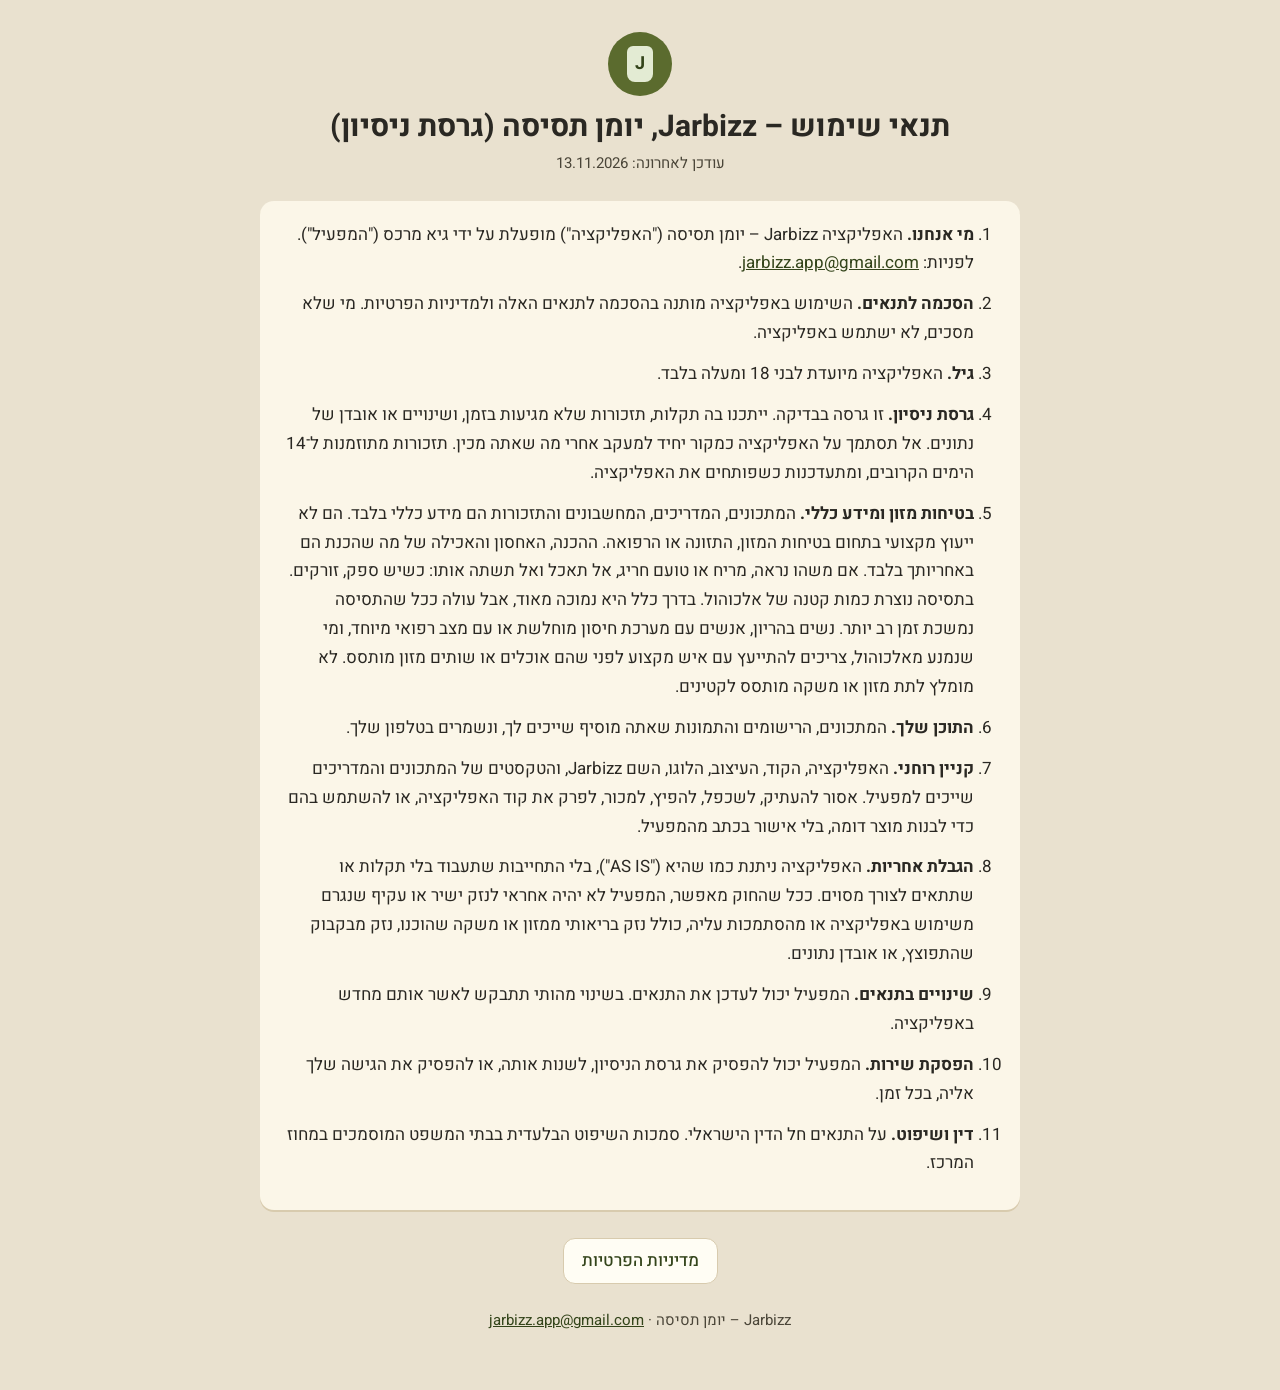
==== terms.html @ 43392b6b "Add files via upload" ====
<!doctype html>
<html lang="he" dir="rtl">
<head>
<meta charset="utf-8">
<meta name="viewport" content="width=device-width, initial-scale=1">
<title>תנאי שימוש – Jarbizz, יומן תסיסה</title>
<link rel="preconnect" href="https://fonts.googleapis.com">
<link href="https://fonts.googleapis.com/css2?family=Heebo:wght@400;500;700&amp;display=swap" rel="stylesheet">
<link rel="stylesheet" href="style.css">
</head>
<body>
<main>
<header>
  <div class="logo" aria-hidden="true"><span>J</span></div>
  <h1>תנאי שימוש – Jarbizz, יומן תסיסה (גרסת ניסיון)</h1>
  <p class="updated">עודכן לאחרונה: 13.11.2026</p>
</header>

<div class="card">
<ol>
  <li><strong>מי אנחנו.</strong> האפליקציה Jarbizz – יומן תסיסה ("האפליקציה") מופעלת על ידי גיא מרכס ("המפעיל"). לפניות: <a href="mailto:jarbizz.app@gmail.com" dir="ltr">jarbizz.app@gmail.com</a>.</li>
  <li><strong>הסכמה לתנאים.</strong> השימוש באפליקציה מותנה בהסכמה לתנאים האלה ולמדיניות הפרטיות. מי שלא מסכים, לא ישתמש באפליקציה.</li>
  <li><strong>גיל.</strong> האפליקציה מיועדת לבני 18 ומעלה בלבד.</li>
  <li><strong>גרסת ניסיון.</strong> זו גרסה בבדיקה. ייתכנו בה תקלות, תזכורות שלא מגיעות בזמן, ושינויים או אובדן של נתונים. אל תסתמך על האפליקציה כמקור יחיד למעקב אחרי מה שאתה מכין. תזכורות מתוזמנות ל־14 הימים הקרובים, ומתעדכנות כשפותחים את האפליקציה.</li>
  <li><strong>בטיחות מזון ומידע כללי.</strong> המתכונים, המדריכים, המחשבונים והתזכורות הם מידע כללי בלבד. הם לא ייעוץ מקצועי בתחום בטיחות המזון, התזונה או הרפואה. ההכנה, האחסון והאכילה של מה שהכנת הם באחריותך בלבד. אם משהו נראה, מריח או טועם חריג, אל תאכל ואל תשתה אותו: כשיש ספק, זורקים. בתסיסה נוצרת כמות קטנה של אלכוהול. בדרך כלל היא נמוכה מאוד, אבל עולה ככל שהתסיסה נמשכת זמן רב יותר. נשים בהריון, אנשים עם מערכת חיסון מוחלשת או עם מצב רפואי מיוחד, ומי שנמנע מאלכוהול, צריכים להתייעץ עם איש מקצוע לפני שהם אוכלים או שותים מזון מותסס. לא מומלץ לתת מזון או משקה מותסס לקטינים.</li>
  <li><strong>התוכן שלך.</strong> המתכונים, הרישומים והתמונות שאתה מוסיף שייכים לך, ונשמרים בטלפון שלך.</li>
  <li><strong>קניין רוחני.</strong> האפליקציה, הקוד, העיצוב, הלוגו, השם Jarbizz, והטקסטים של המתכונים והמדריכים שייכים למפעיל. אסור להעתיק, לשכפל, להפיץ, למכור, לפרק את קוד האפליקציה, או להשתמש בהם כדי לבנות מוצר דומה, בלי אישור בכתב מהמפעיל.</li>
  <li><strong>הגבלת אחריות.</strong> האפליקציה ניתנת כמו שהיא ("AS IS"), בלי התחייבות שתעבוד בלי תקלות או שתתאים לצורך מסוים. ככל שהחוק מאפשר, המפעיל לא יהיה אחראי לנזק ישיר או עקיף שנגרם משימוש באפליקציה או מהסתמכות עליה, כולל נזק בריאותי ממזון או משקה שהוכנו, נזק מבקבוק שהתפוצץ, או אובדן נתונים.</li>
  <li><strong>שינויים בתנאים.</strong> המפעיל יכול לעדכן את התנאים. בשינוי מהותי תתבקש לאשר אותם מחדש באפליקציה.</li>
  <li><strong>הפסקת שירות.</strong> המפעיל יכול להפסיק את גרסת הניסיון, לשנות אותה, או להפסיק את הגישה שלך אליה, בכל זמן.</li>
  <li><strong>דין ושיפוט.</strong> על התנאים חל הדין הישראלי. סמכות השיפוט הבלעדית בבתי המשפט המוסמכים במחוז המרכז.</li>
</ol>
</div>

<nav><a href="privacy.html">מדיניות הפרטיות</a></nav>
<footer>Jarbizz – יומן תסיסה · <a href="mailto:jarbizz.app@gmail.com" dir="ltr">jarbizz.app@gmail.com</a></footer>
</main>
</body>
</html>
---- style.css ----
body {
  margin: 0; background: #E9E1CF; color: #2A2823;
  font-family: 'Heebo', Arial, sans-serif; font-size: 17px; line-height: 1.7;
}
main { max-width: 760px; margin: 0 auto; padding: 32px 20px 56px; }
header { text-align: center; margin-bottom: 24px; }
.logo {
  width: 64px; height: 64px; border-radius: 999px; background: #5B6B2E;
  display: inline-flex; align-items: center; justify-content: center;
}
.logo span {
  width: 26px; height: 36px; border-radius: 6px 6px 8px 8px; background: #E3EBD3; color: #33441A;
  display: flex; align-items: center; justify-content: center; font-size: 18px; font-weight: 700;
}
h1 { font-size: 30px; margin: 12px 0 4px; line-height: 1.3; }
.updated { color: #4A4538; font-size: 15px; margin: 0; }
.card { background: #FBF6E8; border-radius: 14px; padding: 20px 24px; box-shadow: 0 2px 0 #D8CBAE; }
ol { padding-inline-start: 22px; margin: 0; }
li { margin-bottom: 12px; }
li ul { margin-top: 6px; }
nav { display: flex; gap: 12px; justify-content: center; flex-wrap: wrap; margin-top: 28px; }
nav a {
  min-height: 44px; padding: 0 18px; border: 1.5px solid #D8CBAE; border-radius: 12px; background: #FFFDF4;
  display: inline-flex; align-items: center; color: #33441A; font-weight: 500; text-decoration: none;
}
footer { text-align: center; color: #4A4538; font-size: 15px; margin-top: 24px; }
a { color: #33441A; }
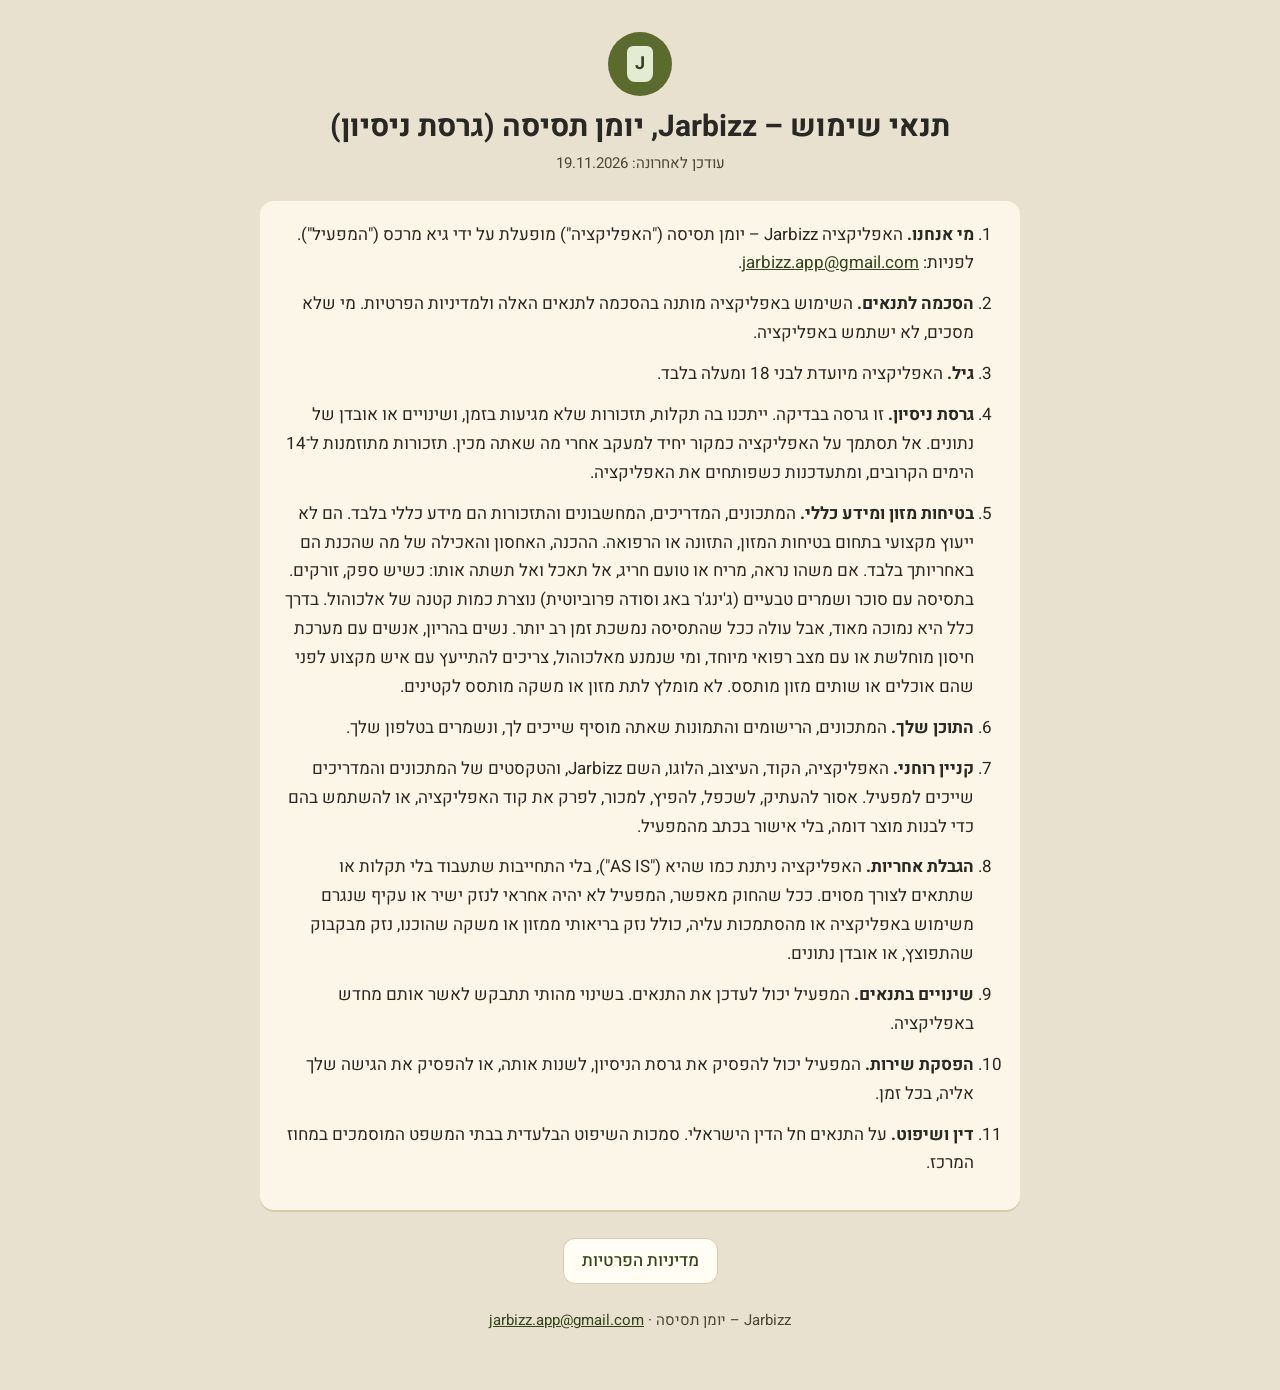
==== commit aff5dee6: "Add files via upload" ====
--- a/terms.html
+++ b/terms.html
@@ -13,7 +13,7 @@
 <header>
   <div class="logo" aria-hidden="true"><span>J</span></div>
   <h1>תנאי שימוש – Jarbizz, יומן תסיסה (גרסת ניסיון)</h1>
-  <p class="updated">עודכן לאחרונה: 13.11.2026</p>
+  <p class="updated">עודכן לאחרונה: 19.11.2026</p>
 </header>
 
 <div class="card">
@@ -22,7 +22,7 @@
   <li><strong>הסכמה לתנאים.</strong> השימוש באפליקציה מותנה בהסכמה לתנאים האלה ולמדיניות הפרטיות. מי שלא מסכים, לא ישתמש באפליקציה.</li>
   <li><strong>גיל.</strong> האפליקציה מיועדת לבני 18 ומעלה בלבד.</li>
   <li><strong>גרסת ניסיון.</strong> זו גרסה בבדיקה. ייתכנו בה תקלות, תזכורות שלא מגיעות בזמן, ושינויים או אובדן של נתונים. אל תסתמך על האפליקציה כמקור יחיד למעקב אחרי מה שאתה מכין. תזכורות מתוזמנות ל־14 הימים הקרובים, ומתעדכנות כשפותחים את האפליקציה.</li>
-  <li><strong>בטיחות מזון ומידע כללי.</strong> המתכונים, המדריכים, המחשבונים והתזכורות הם מידע כללי בלבד. הם לא ייעוץ מקצועי בתחום בטיחות המזון, התזונה או הרפואה. ההכנה, האחסון והאכילה של מה שהכנת הם באחריותך בלבד. אם משהו נראה, מריח או טועם חריג, אל תאכל ואל תשתה אותו: כשיש ספק, זורקים. בתסיסה נוצרת כמות קטנה של אלכוהול. בדרך כלל היא נמוכה מאוד, אבל עולה ככל שהתסיסה נמשכת זמן רב יותר. נשים בהריון, אנשים עם מערכת חיסון מוחלשת או עם מצב רפואי מיוחד, ומי שנמנע מאלכוהול, צריכים להתייעץ עם איש מקצוע לפני שהם אוכלים או שותים מזון מותסס. לא מומלץ לתת מזון או משקה מותסס לקטינים.</li>
+  <li><strong>בטיחות מזון ומידע כללי.</strong> המתכונים, המדריכים, המחשבונים והתזכורות הם מידע כללי בלבד. הם לא ייעוץ מקצועי בתחום בטיחות המזון, התזונה או הרפואה. ההכנה, האחסון והאכילה של מה שהכנת הם באחריותך בלבד. אם משהו נראה, מריח או טועם חריג, אל תאכל ואל תשתה אותו: כשיש ספק, זורקים. בתסיסה עם סוכר ושמרים טבעיים (ג'ינג'ר באג וסודה פרוביוטית) נוצרת כמות קטנה של אלכוהול. בדרך כלל היא נמוכה מאוד, אבל עולה ככל שהתסיסה נמשכת זמן רב יותר. נשים בהריון, אנשים עם מערכת חיסון מוחלשת או עם מצב רפואי מיוחד, ומי שנמנע מאלכוהול, צריכים להתייעץ עם איש מקצוע לפני שהם אוכלים או שותים מזון מותסס. לא מומלץ לתת מזון או משקה מותסס לקטינים.</li>
   <li><strong>התוכן שלך.</strong> המתכונים, הרישומים והתמונות שאתה מוסיף שייכים לך, ונשמרים בטלפון שלך.</li>
   <li><strong>קניין רוחני.</strong> האפליקציה, הקוד, העיצוב, הלוגו, השם Jarbizz, והטקסטים של המתכונים והמדריכים שייכים למפעיל. אסור להעתיק, לשכפל, להפיץ, למכור, לפרק את קוד האפליקציה, או להשתמש בהם כדי לבנות מוצר דומה, בלי אישור בכתב מהמפעיל.</li>
   <li><strong>הגבלת אחריות.</strong> האפליקציה ניתנת כמו שהיא ("AS IS"), בלי התחייבות שתעבוד בלי תקלות או שתתאים לצורך מסוים. ככל שהחוק מאפשר, המפעיל לא יהיה אחראי לנזק ישיר או עקיף שנגרם משימוש באפליקציה או מהסתמכות עליה, כולל נזק בריאותי ממזון או משקה שהוכנו, נזק מבקבוק שהתפוצץ, או אובדן נתונים.</li>
